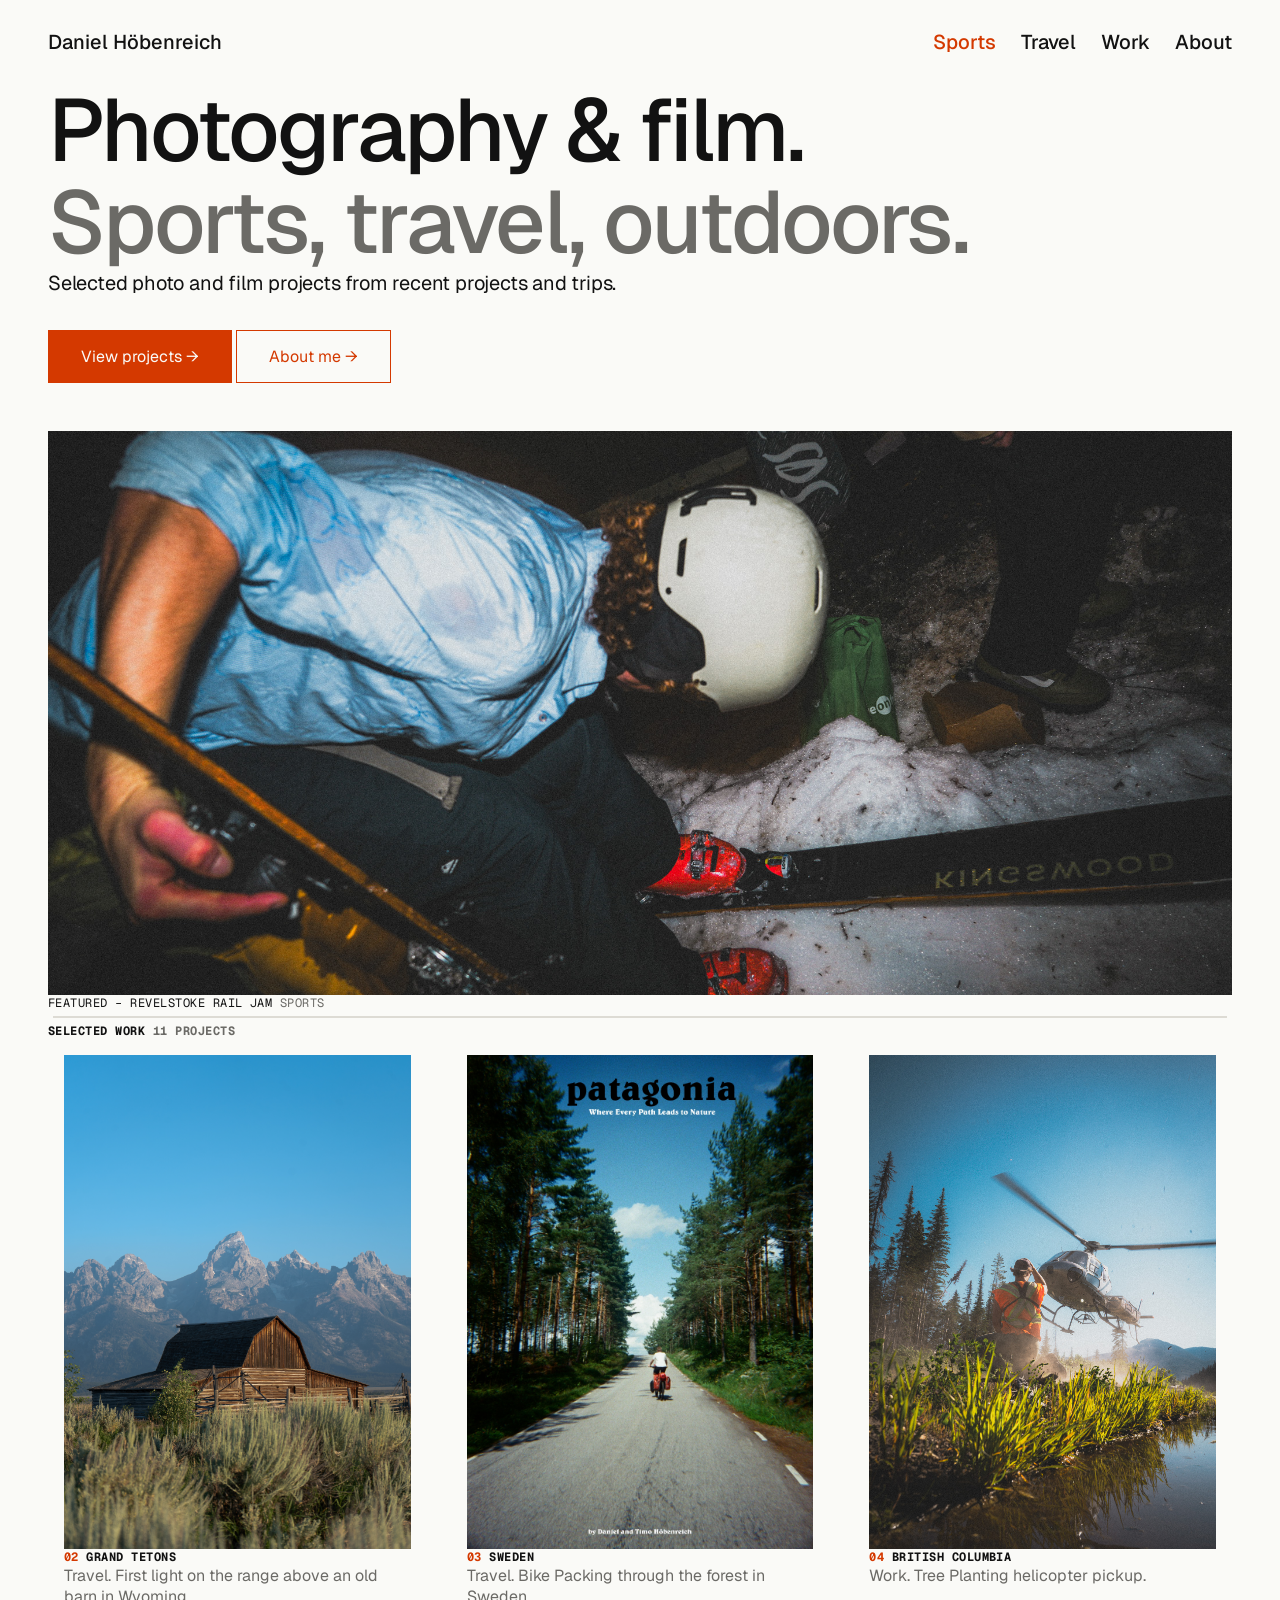
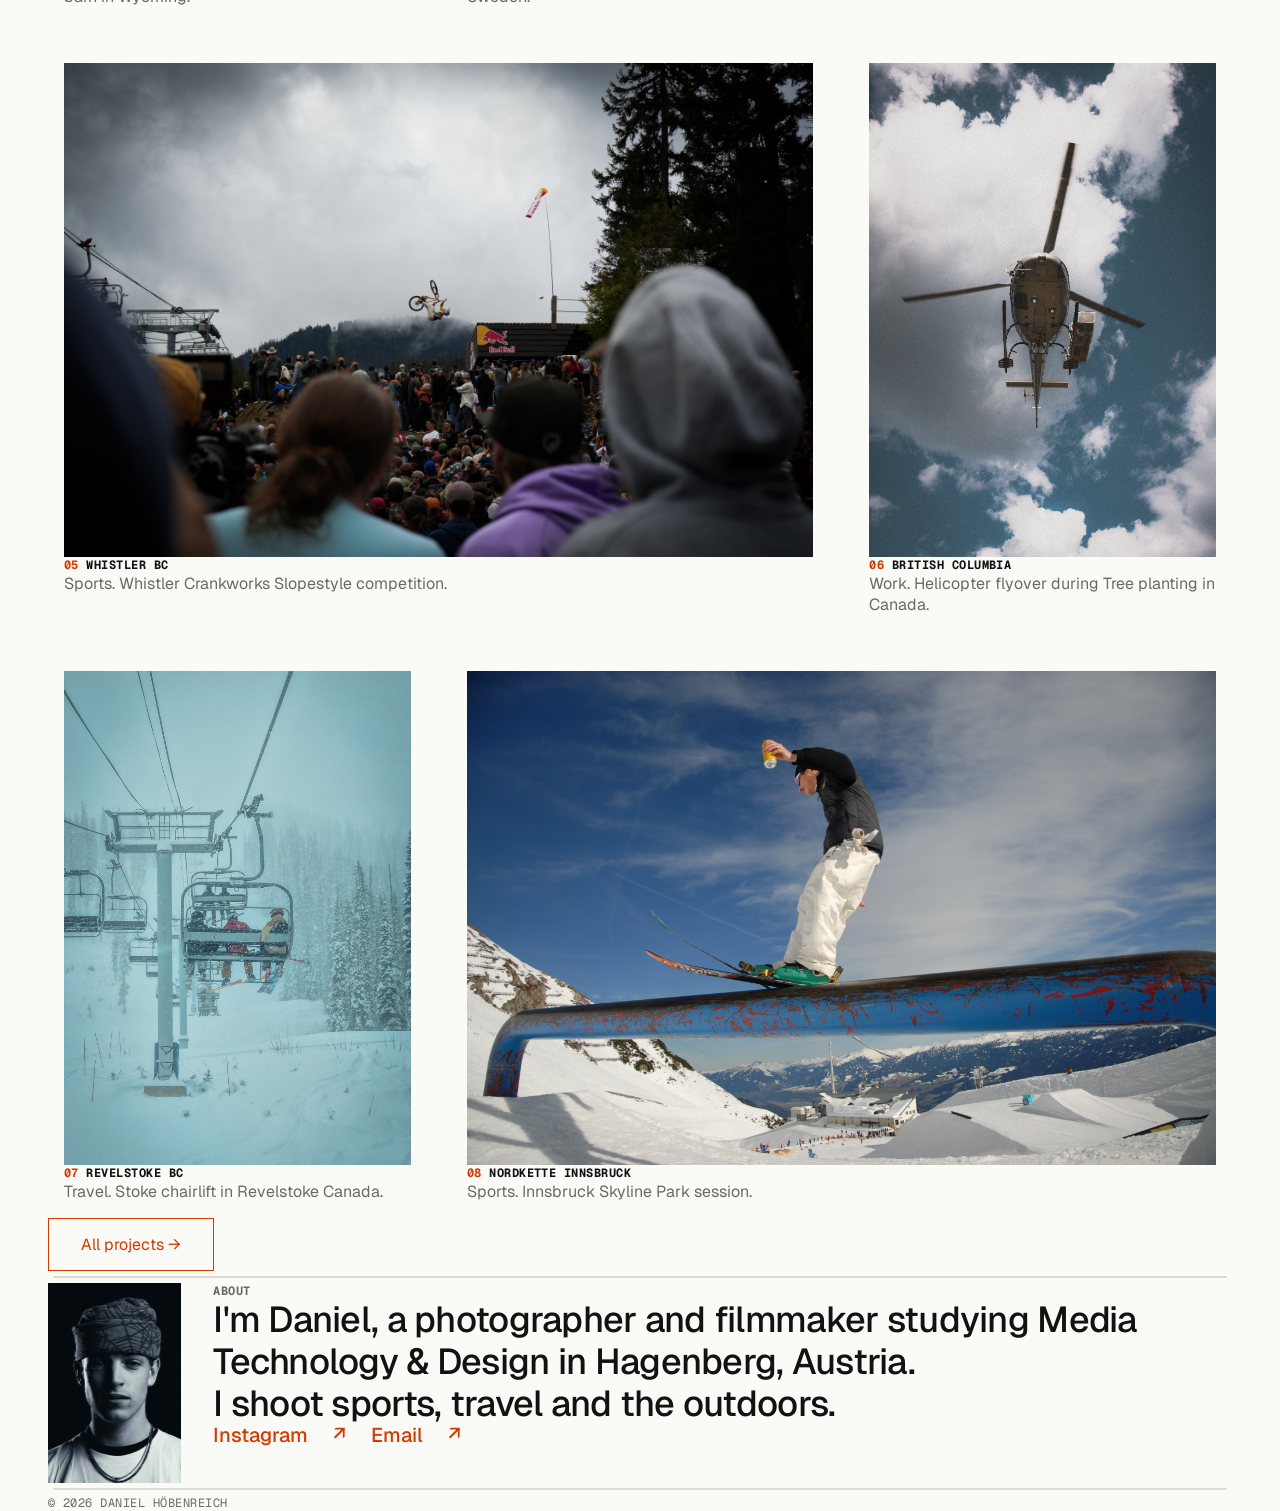
==== index.html @ e46b88ab "Portfolio site: home, category and project pages Co-Authored-By: Claude Opus 5.5 <noreply@anthropic." ====
<!DOCTYPE html>
<html lang="en">
<head>
  <meta charset="UTF-8">
  <meta name="viewport" content="width=device-width, initial-scale=1.0">
  <title>Daniel Höbenreich – Photography &amp; Film</title>
  <link rel="stylesheet" href="https://fonts.googleapis.com/css2?family=Geist:wght@400;500&family=Geist+Mono&display=swap">
  <link rel="stylesheet" href="css/styles.css">
</head>
<body>

<!-- HEADER -->
<header class="text-header">
  <div class="topbar">
    <a href="index.html">Daniel Höbenreich</a>
    <nav class="text-nav">
      <a class="text-accent" href="sports.html">Sports</a>
      <a href="travel.html">Travel</a>
      <a href="work.html">Work</a>
      <a href="#about">About</a>
    </nav>
  </div>

</header>

<main>

  <!-- HERO -->
  <section class="hero">
    <h1 class="text-display-xl">
      Photography &amp; film.<br>
      <span class="text-muted">Sports, travel, outdoors.</span>
    </h1>
    <p class="text-body-l">Selected photo and film projects from recent projects and trips.</p>

    <a class="button" href="#work">View projects →</a>
    <a class="button button-outline" href="#about">About me →</a>

    <a href="Rail-Jam-project.html">
      <img src="images/rail-jam/hero.jpg" alt="Rider at the night rail jam in Revelstoke">
    </a>
    <p class="text-label">Featured – Revelstoke Rail Jam <span class="text-muted">Sports</span></p>
  <div class="divider"></div>
  </section>

  <!-- SELECTED WORK -->
  <section id="work">
    <h2 class="text-label">Selected work <span class="text-muted">11 Projects</span></h2>

    <div class="grid">
      <a class="card" href="#">
        <img src="images/projects/02-grand-tetons.jpg">
        <h3 class="text-label"><span class="text-accent">02</span> Grand Tetons</h3>
        <p class="text-muted">Travel. First light on the range above an old barn in Wyoming.</p>
      </a>

        <a class="card" href="Bikepacking-Sweden-project.html">
          <img src="images/projects/03-bikepacking.jpg">
          <h3 class="text-label"><span class="text-accent">03</span> Sweden</h3>
          <p class="text-muted">Travel. Bike Packing through the forest in Sweden.</p>
        </a>
      <a class="card" href="Tree-Planting-project.html">
        <img src="images/projects/04-TreePlantingHeliPickup.jpg">
        <h3 class="text-label"><span class="text-accent">04</span> British Columbia</h3>
        <p class="text-muted">Work. Tree Planting helicopter pickup.</p>
      </a>
      <a class="card horizontal" href="#">
        <img src="images/projects/05-WhistlerCrankworks.jpg">
        <h3 class="text-label"><span class="text-accent">05</span> Whistler BC</h3>
        <p class="text-muted">Sports. Whistler Crankworks Slopestyle competition.</p>
      </a>
      <a class="card" href="Tree-Planting-project.html">
        <img src="images/projects/06Flyover.jpg">
        <h3 class="text-label"><span class="text-accent">06</span> British Columbia</h3>
        <p class="text-muted">Work. Helicopter flyover during Tree planting in Canada.</p>
      </a>
      <a class="card" href="#">
        <img src="images/projects/07StokeChairlift.jpg">
        <h3 class="text-label"><span class="text-accent">07</span> Revelstoke BC</h3>
        <p class="text-muted">Travel. Stoke chairlift in Revelstoke Canada.</p>
      </a>
      <a class="card horizontal" href="#">
        <img src="images/projects/08SkylinePark.jpeg">
        <h3 class="text-label"><span class="text-accent">08</span> Nordkette Innsbruck</h3>
        <p class="text-muted">Sports. Innsbruck Skyline Park session.</p>
      </a>

    </div>
    <a class="button button-outline" href="#">All projects →</a>
    <div class="divider"></div>
  </section>

  <!-- ABOUT -->
  <section id="about">
    <div class="about-row">
      <img src="images/portrait.jpeg" alt="Portrait of Daniel Höbenreich">
      <div>
        <h2 class="text-label text-muted">About</h2>
        <p class="text-display-m">
          I'm Daniel, a photographer and filmmaker studying Media Technology &amp; Design
          in Hagenberg, Austria.
        </p>
        <p class="text-display-m">
          I shoot sports, travel and the outdoors.
        </p>
        <p class="text-nav">
          <a class="text-accent" href="https://www.instagram.com/daniel_hoebenreich">Instagram ↗</a>
          <a class="text-accent" href="mailto:daniel.hoebenreich@gmail.com">Email ↗</a>
        </p>
      </div>
    </div>
    <div class="divider"></div>
  </section>

</main>

<!-- FOOTER -->
<footer class="text-label">
  <p class="text-muted">© 2026 Daniel Höbenreich</p>
  <!--
  <p>
    <a href="https://www.instagram.com/daniel_hoebenreich/">Instagram</a>
    <a href="mailto:hello@example.com">Email</a>
  </p>
  -->
</footer>

</body>
</html>
---- css/styles.css ----
:root {
    /* Colours */
    --bg-page:        #fafaf7;
    --text-primary:   #121212;
    --text-muted:     #6b6a66;
    --text-on-accent: #fafaf7;
    --accent-primary: #d43900;
    --line-divider:   #dddbd4;

    /* Spacing */
    --space-xs:  8px;
    --space-sm: 16px;
    --space-md: 24px;
    --space-lg: 32px;
    --space-xl: 48px;

    /* Fonts */
    --font-sans: "Geist", system-ui, sans-serif;
    --font-mono: "Geist Mono", ui-monospace, monospace;
}



* {
    box-sizing: border-box;
}

body {
    margin: 0;
    background-color: var(--bg-page);
    color: var(--text-primary);
    font-family: var(--font-sans);
}

/* Centered column like the Figma frame:
   1344px content + 48px space left and right = 1440px.
   On smaller screens the column shrinks, the 48px stay. */
.topbar, .hero, #work, #about, footer {
    padding-left: var(--space-xl);
    padding-right: var(--space-xl);
}

.hero{
    /*background-color: aqua;*/

}


.button{
    display: inline-block;
    padding: 15px 32px;
    background-color: var(--accent-primary);
    color: var(--text-on-accent);
    border: 1px solid var(--accent-primary);
    text-align: center;
    font-size: 16px;
}

.hero .button{
    margin-top: var(--space-lg);
    margin-bottom: var(--space-xl);
}

.button-outline{
    background-color: var(--bg-page);
    color: var(--accent-primary);
}


.hero img {
    width: 100%;
    aspect-ratio: 1344 / 640;
    object-fit: cover;
}

header{
   /* background-color: firebrick;*/
}

.divider{
    margin: 5px;
    background-color: #DDDBD4;
    height: 2px;
}

#work{
   /* background-color: darkslategrey;*/
}
.grid{
    display: grid;
    grid-template-columns: repeat(3, 1fr);
    gap: var(--space-md)
}

.card{
    padding: var(--space-sm);
}

.card.horizontal {
    grid-column: span 2;
}

.card.horizontal img {
    aspect-ratio: 856 / 556;
}
.card img{
    width: 100%;
    height: calc(556 / 1440 * 100vw);
    object-fit: cover;
}

#about{
    /*background-color: darkolivegreen;*/
}

#about img {
    max-width: 200px;
    max-height: 200px;
    flex-shrink: 0;
}

.about-row {
    display: flex;
    align-items: flex-start;
    gap: var(--space-lg);
}
footer{
   /* background-color: darkviolet;*/
}

h1, h2, h3, p, ul, dl, dd {
    margin: 0;
}

ul {
    padding: 0;
    list-style: none;
}

img {
    display: block;
    max-width: 100%;
}

a {
    color: inherit;
    text-decoration: none;
}


/* Text styles Figma styleguide*/
.text-display-xl {
    font-size: 88px;
    font-weight: 500;
    line-height: 92px;
    letter-spacing: -0.03em;
}

.text-display-l {
    font-size: 56px;
    font-weight: 500;
    line-height: 60px;
    letter-spacing: -0.03em;
}

.text-display-m {
    font-size: 36px;
    font-weight: 500;
    line-height: 42px;
    letter-spacing: -0.02em;
}

.text-body-l {
    font-size: 20px;
    line-height: 30px;
    letter-spacing: -0.01em;
}

.text-body-m {
    font-size: 16px;
    line-height: 26px;
}

.text-header{
    font-size: 20px;
    font-weight: 500;
    line-height: 20px;
}
.text-nav {
    font-size: 20px;
    font-weight: 500;
    line-height: 20px;
    word-spacing: 20px;
}

.text-label {
    font-family: var(--font-mono);
    font-size: 12px;
    line-height: 16px;
    letter-spacing: 0.04em;
    text-transform: uppercase;

}

.text-muted  { color: var(--text-muted); }
.text-accent { color: var(--accent-primary); }


.topbar {
    display: flex;
    flex-wrap: wrap;
    justify-content: space-between;
    gap: 1rem;
    padding-top: 2rem;
    padding-bottom: 2rem;
    border-radius: 0 0 1rem 1rem;
}


/* Smaller screens */
@media (max-width: 1024px) {
    .grid {
        grid-template-columns: repeat(2, 1fr);
    }
}
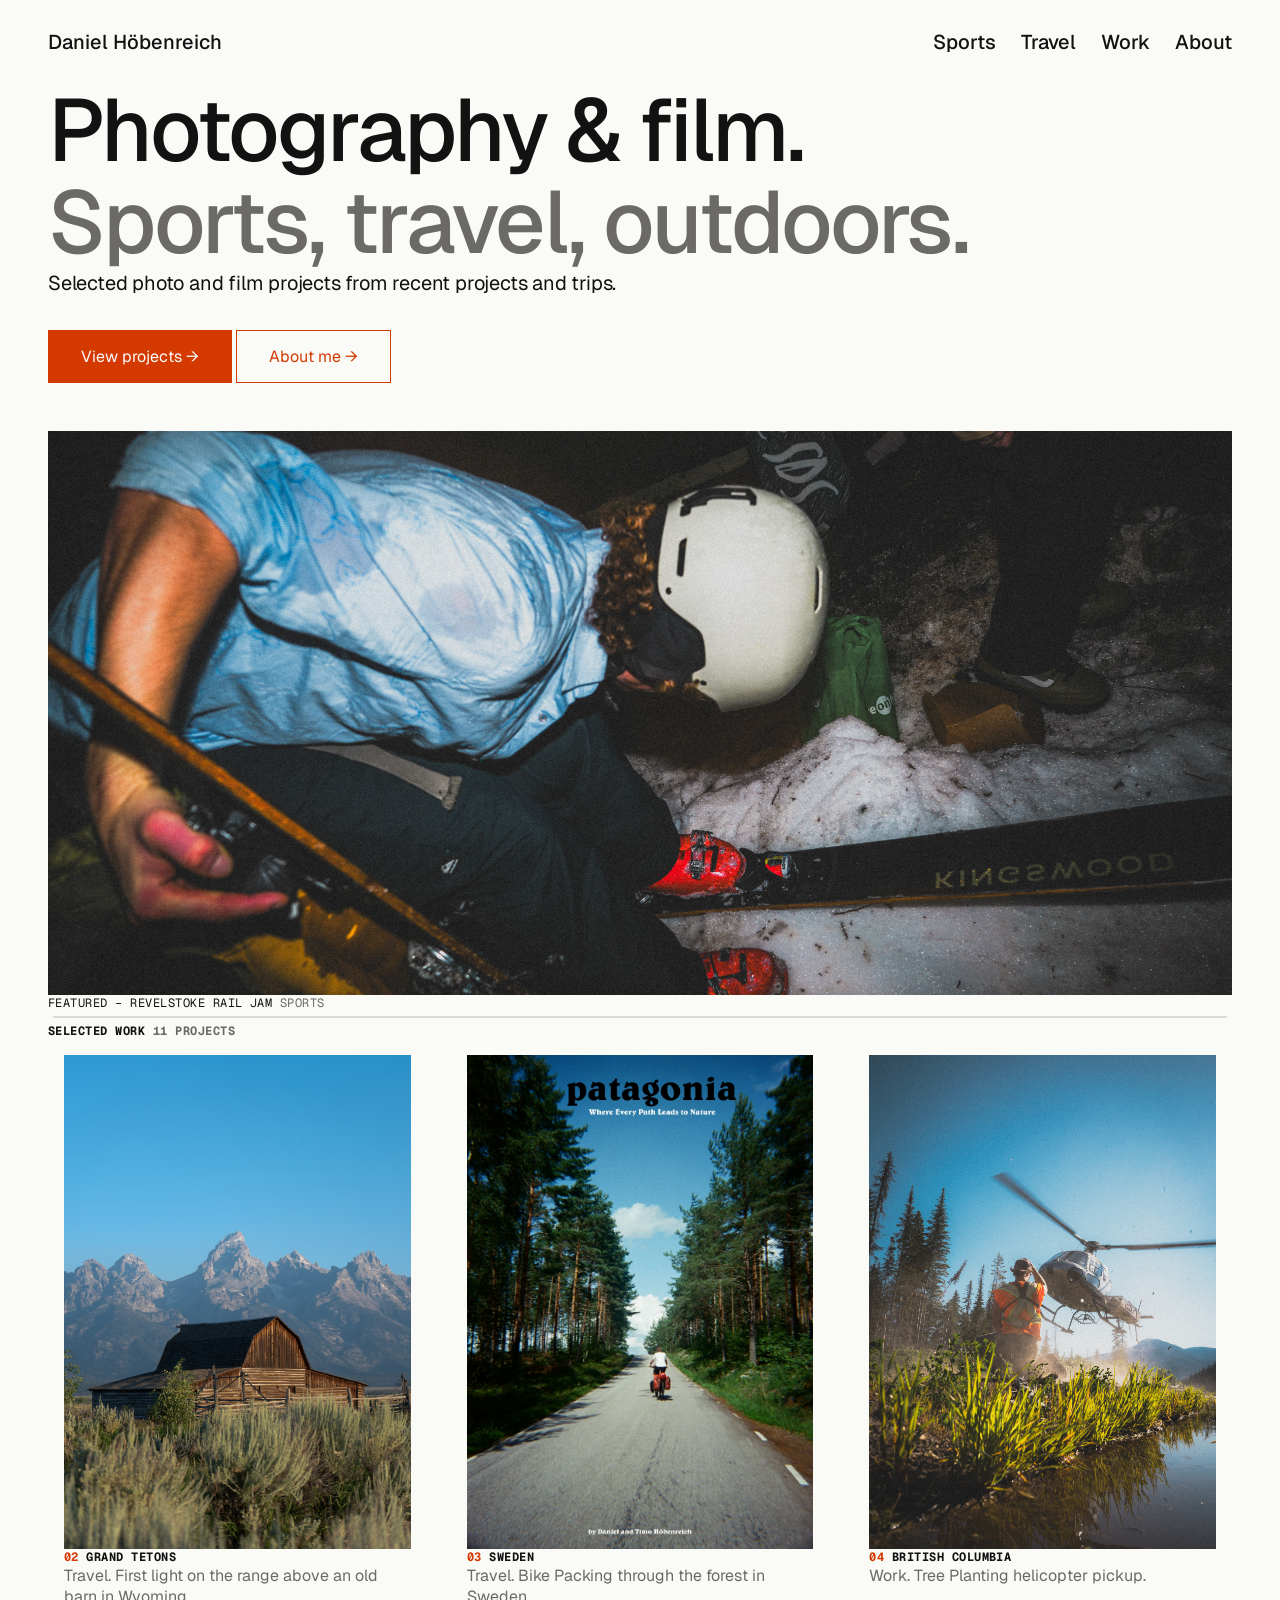
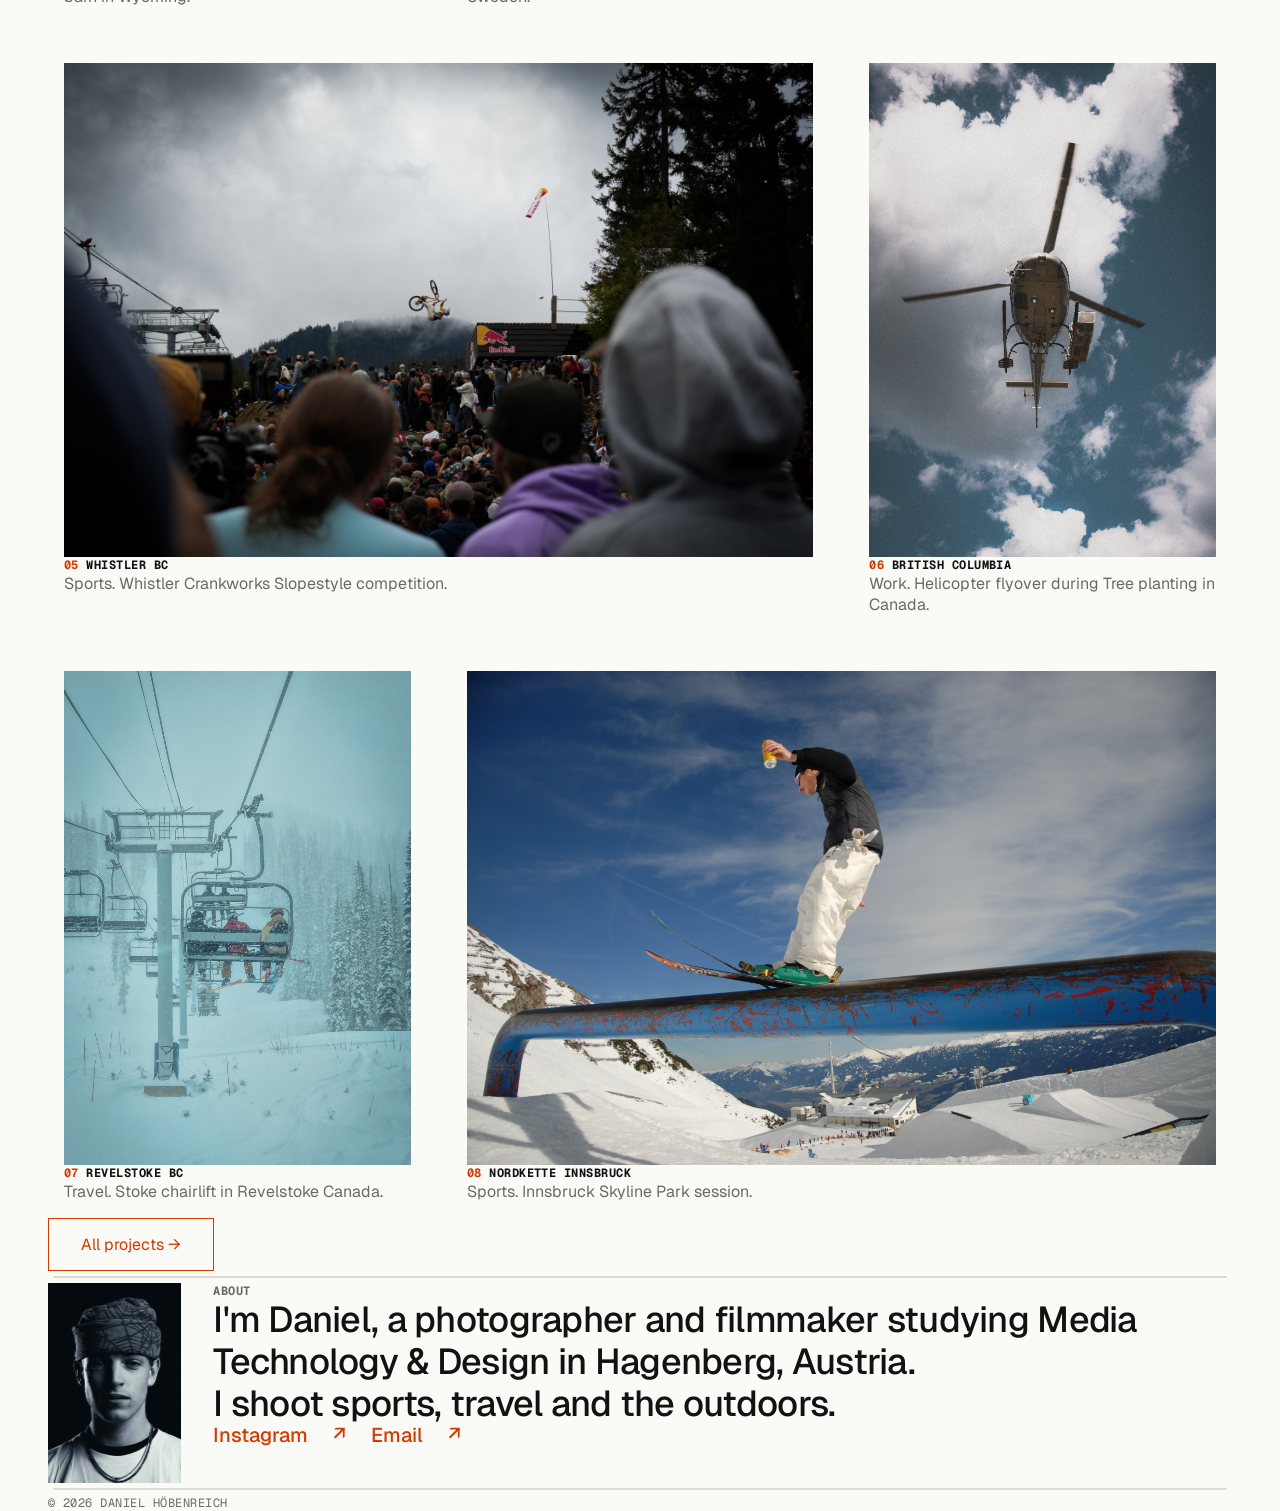
==== commit cbeb01b3: "fixed task bar where ever the curser is over is orange" ====
--- a/index.html
+++ b/index.html
@@ -14,7 +14,7 @@
   <div class="topbar">
     <a href="index.html">Daniel Höbenreich</a>
     <nav class="text-nav">
-      <a class="text-accent" href="sports.html">Sports</a>
+      <a href="sports.html">Sports</a>
       <a href="travel.html">Travel</a>
       <a href="work.html">Work</a>
       <a href="#about">About</a>
--- a/css/styles.css
+++ b/css/styles.css
@@ -193,6 +193,15 @@
     word-spacing: 20px;
 }
 
+/* Menu and header links turn orange under the cursor */
+.topbar a {
+    transition: color 0.2s ease;
+}
+
+.topbar a:hover {
+    color: var(--accent-primary);
+}
+
 .text-label {
     font-family: var(--font-mono);
     font-size: 12px;
